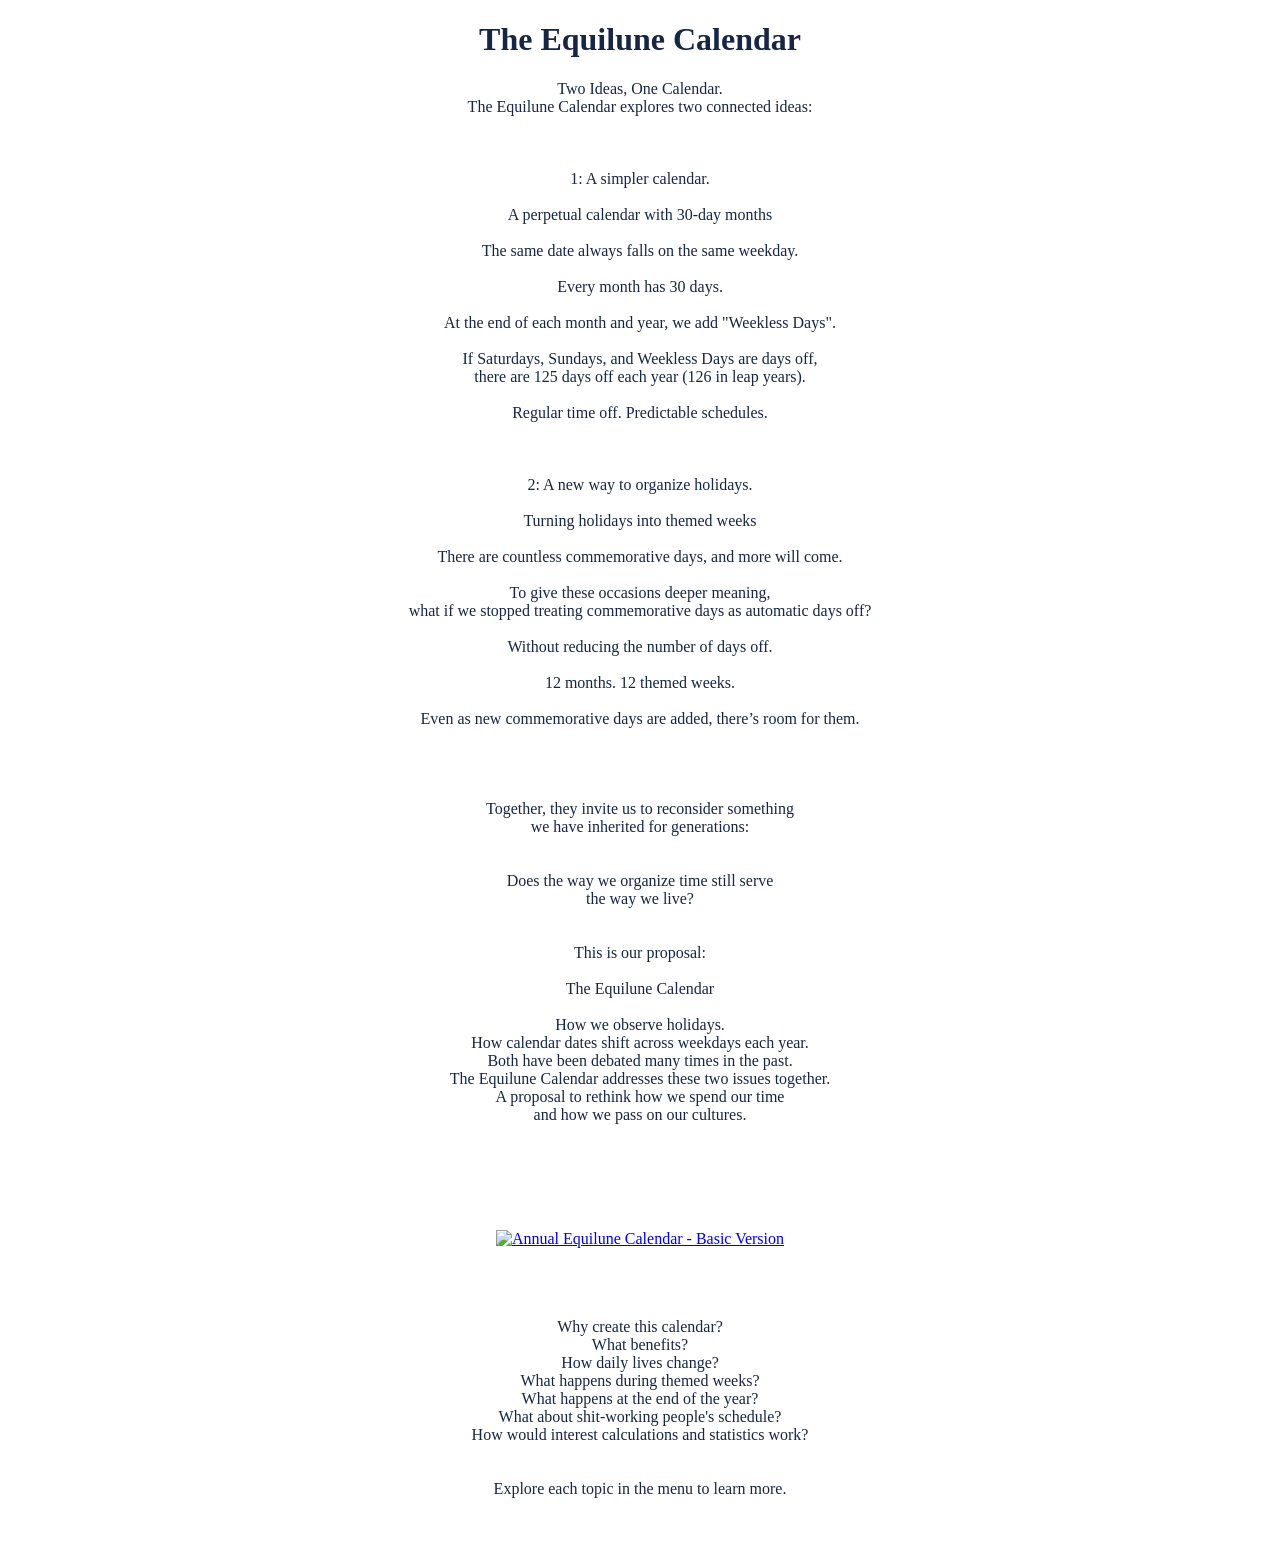
==== index.html @ 1f3854fe "Refactor calendar description for clarity" ====
<!DOCTYPE html>
<html lang="en">

<head>
  <meta charset="UTF-8">
  <meta name="viewport" content="width=device-width, initial-scale=1.0">
  <title>The Equilune Calendar</title>
  <link rel="icon" type="image/png" sizes="32x32" href="/favicon.PNG?v=3">
<link rel="apple-touch-icon" sizes="180x180" href="/apple-touch-icon.PNG?v=3">
<link rel="shortcut icon" href="/favicon.PNG?v=3">
  <link rel="stylesheet" href="style.css">
</head>

<body>
  
  <h1>The Equilune Calendar</h1>
  
<p>Two Ideas, One Calendar.<br>
The Equilune Calendar explores two connected ideas:<br>
  
 <br><br><br>

1:  A simpler calendar.<br><br>
A perpetual calendar with 30-day months  <br><br>
The same date always falls on the same weekday.<br><br>

Every month has 30 days.<br><br>
At the end of each month and year, we add "Weekless Days".<br><br>
If Saturdays, Sundays, and Weekless Days are days off, <br> there are 125 days off each year (126 in leap years).<br><br>
Regular time off. Predictable schedules.<br>

<br><br><br>
2:  A new way to organize holidays.<br><br>
Turning holidays into themed weeks<br><br>

There are countless commemorative days, and more will come.<br><br>
To give these occasions deeper meaning, <br>what if we stopped treating commemorative days as automatic days off?<br><br>
Without reducing the number of days off.<br><br>
12 months. 12 themed weeks.<br><br>
Even as new commemorative days are added, there’s room for them.<br><br>
  
  
<br><br><br>
Together, they invite us to reconsider something <br>we have inherited for generations:<br><br>
<br>
Does the way we organize time still serve <br>the way we live?
<br><br><br>

This is our proposal:<br><br>
The Equilune Calendar<br>
<br>
How we observe holidays.<br>
How calendar dates shift across weekdays each year.<br>
Both have been debated many times in the past.<br>
The Equilune Calendar addresses these two issues together.<br>
A proposal to rethink how we spend our time <br>and how we pass on our cultures.<br>
<br><br>
</p>
<br><br><br>

<a href="https://raw.githubusercontent.com/EquiluneCalendaqr/equilune-website/refs/heads/main/annual-equilune-calendar-basic-v2.PNG"
   target="_blank">

  <img
    src="https://raw.githubusercontent.com/EquiluneCalendaqr/equilune-website/refs/heads/main/annual-equilune-calendar-basic-v2.PNG"
    alt="Annual Equilune Calendar - Basic Version"
  >
</a>
<p>
<br><br><br>
Why create this calendar?<br>
What benefits?<br>
How daily lives change?<br>
What happens during themed weeks?<br>
What happens at the end of the year?<br>
What about shit-working people's schedule?<br>
How would interest calculations and statistics work?<br>
<br><br>
Explore each topic in the menu to learn more.<br>
<br><br><br>
</p>




  </body>
</html>
---- style.css ----
body {
  background-color: white;
  color: #172646;
  text-align: center;
}

img {
  width: 100%;
  max-width: 900px;
  height: auto;
}
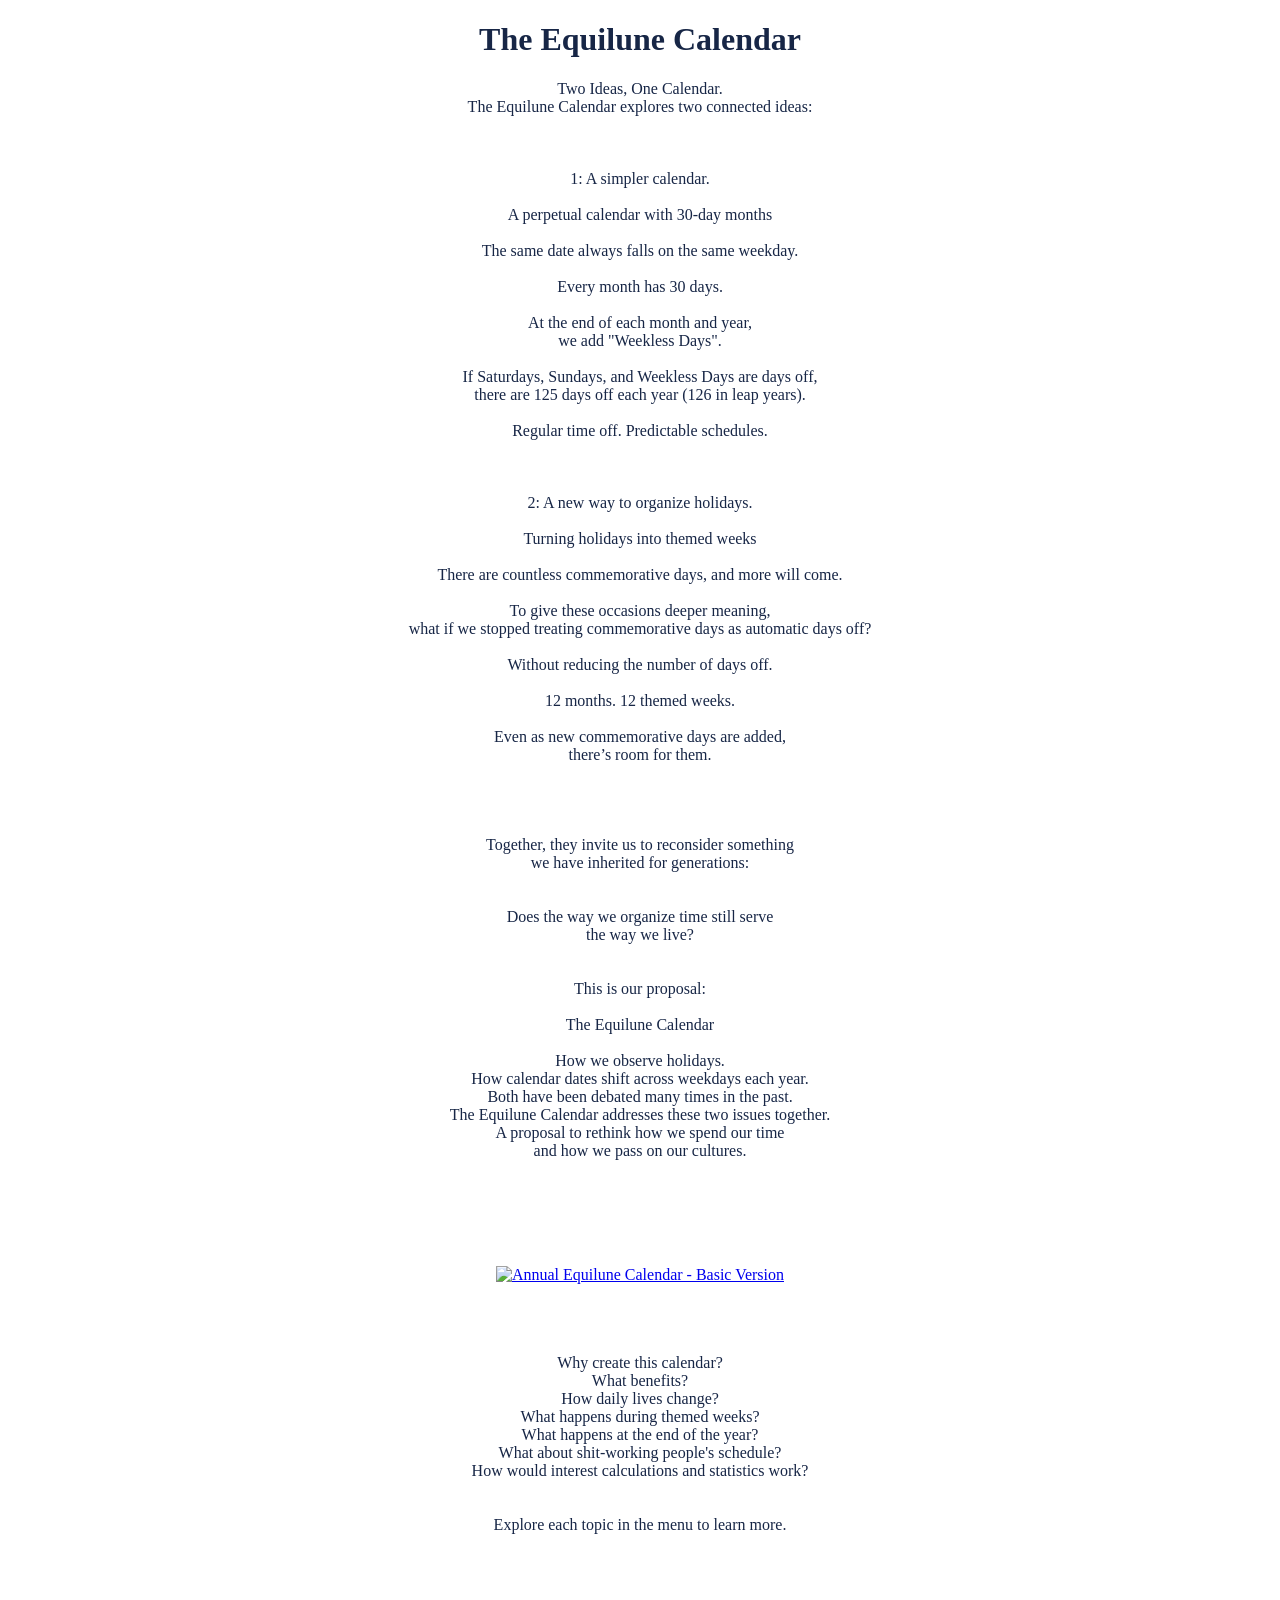
==== commit 3fe67d78: "Update index.html" ====
--- a/index.html
+++ b/index.html
@@ -25,7 +25,7 @@
 The same date always falls on the same weekday.<br><br>
 
 Every month has 30 days.<br><br>
-At the end of each month and year, we add "Weekless Days".<br><br>
+At the end of each month and year, <br>we add "Weekless Days".<br><br>
 If Saturdays, Sundays, and Weekless Days are days off, <br> there are 125 days off each year (126 in leap years).<br><br>
 Regular time off. Predictable schedules.<br>
 
@@ -37,7 +37,7 @@
 To give these occasions deeper meaning, <br>what if we stopped treating commemorative days as automatic days off?<br><br>
 Without reducing the number of days off.<br><br>
 12 months. 12 themed weeks.<br><br>
-Even as new commemorative days are added, there’s room for them.<br><br>
+Even as new commemorative days are added,<br> there’s room for them.<br><br>
   
   
 <br><br><br>
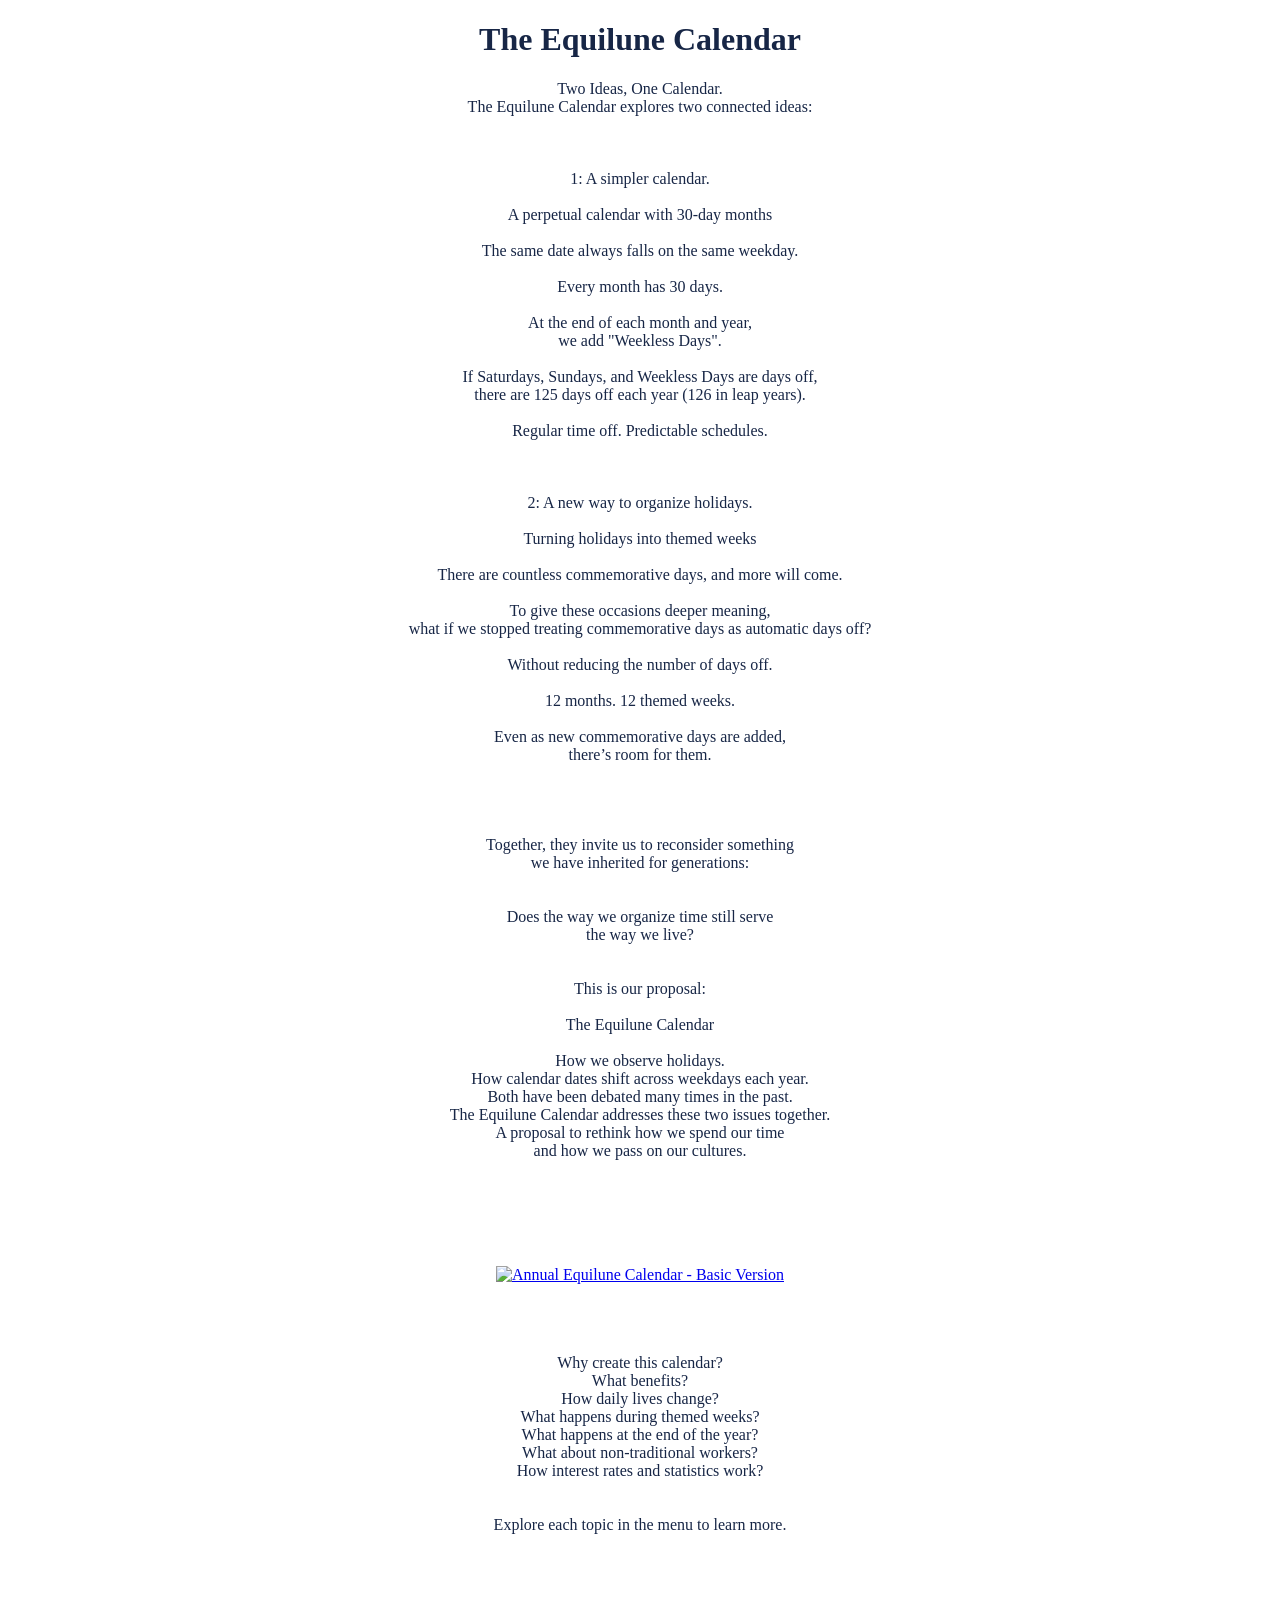
==== commit c7406f4e: "Update questions in index.html for clarity" ====
--- a/index.html
+++ b/index.html
@@ -73,8 +73,8 @@
 How daily lives change?<br>
 What happens during themed weeks?<br>
 What happens at the end of the year?<br>
-What about shit-working people's schedule?<br>
-How would interest calculations and statistics work?<br>
+What about non-traditional workers?<br>
+How interest rates and statistics work?<br>
 <br><br>
 Explore each topic in the menu to learn more.<br>
 <br><br><br>
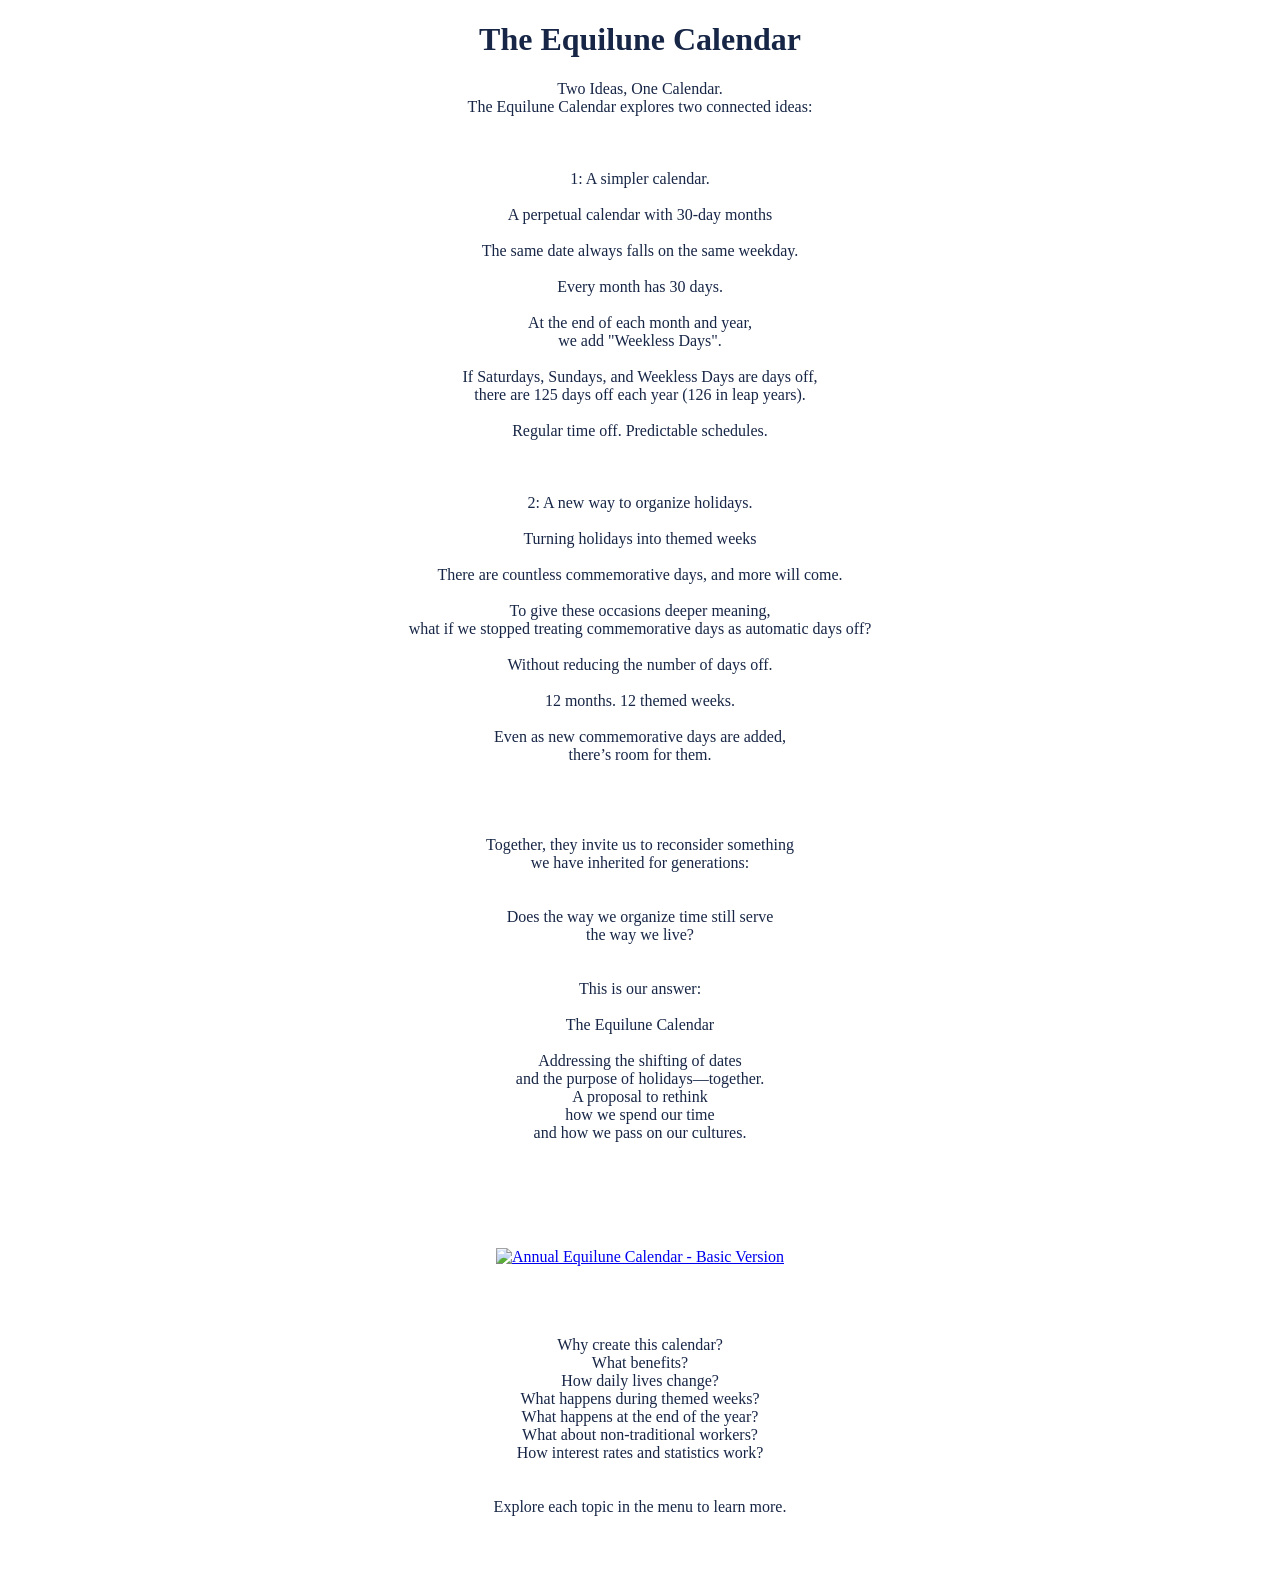
==== commit 6039ee28: "Revise proposal section to clarify Equilune Calendar Updated the proposal section to clarify the pur" ====
--- a/index.html
+++ b/index.html
@@ -46,14 +46,14 @@
 Does the way we organize time still serve <br>the way we live?
 <br><br><br>
 
-This is our proposal:<br><br>
+This is our answer:<br><br>
 The Equilune Calendar<br>
 <br>
-How we observe holidays.<br>
-How calendar dates shift across weekdays each year.<br>
-Both have been debated many times in the past.<br>
-The Equilune Calendar addresses these two issues together.<br>
-A proposal to rethink how we spend our time <br>and how we pass on our cultures.<br>
+Addressing the shifting of dates<br>
+and the purpose of holidays—together.<br>
+A proposal to rethink <br>
+how we spend our time<br>
+and how we pass on our cultures.<br>
 <br><br>
 </p>
 <br><br><br>
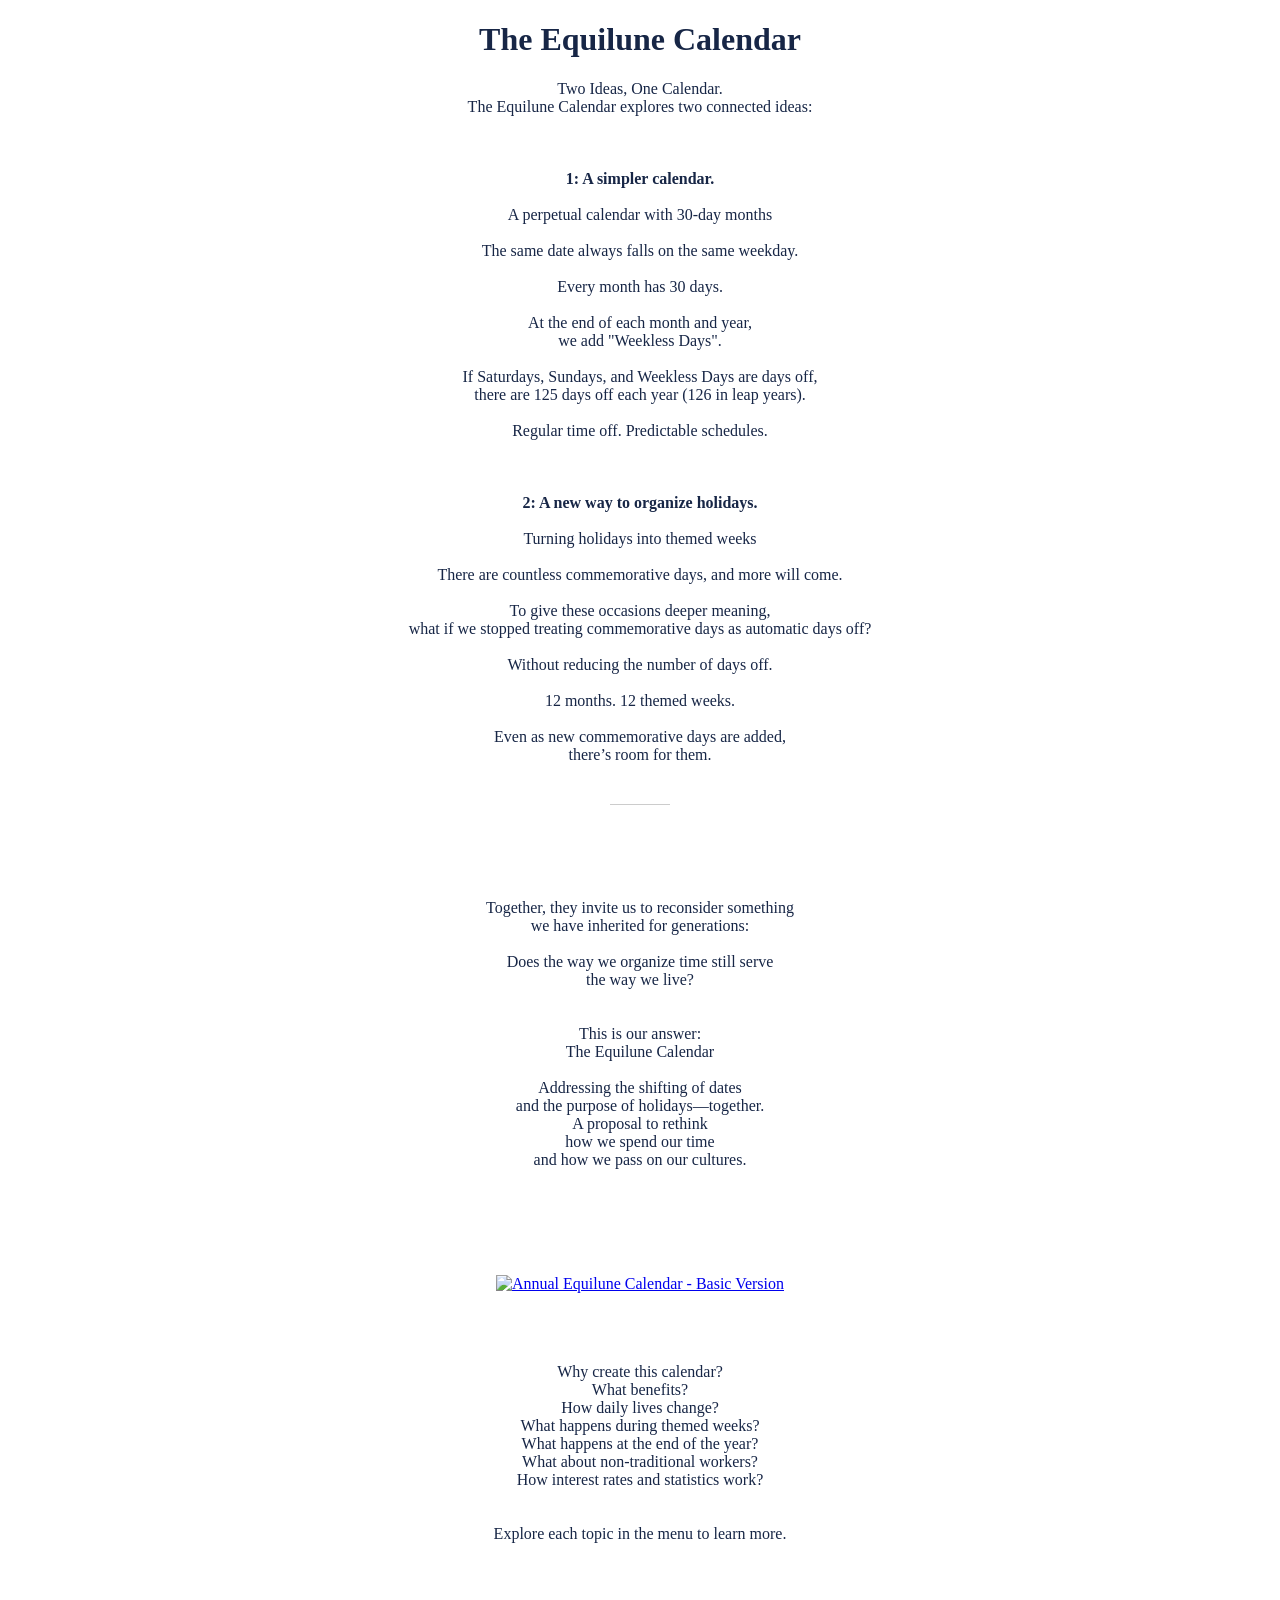
==== commit 9d87dfba: "Bold important points in index.html" ====
--- a/index.html
+++ b/index.html
@@ -20,7 +20,7 @@
   
  <br><br><br>
 
-1:  A simpler calendar.<br><br>
+<b>1:  A simpler calendar.</b><br><br>
 A perpetual calendar with 30-day months  <br><br>
 The same date always falls on the same weekday.<br><br>
 
@@ -30,23 +30,23 @@
 Regular time off. Predictable schedules.<br>
 
 <br><br><br>
-2:  A new way to organize holidays.<br><br>
+<b>2:  A new way to organize holidays.</b><br><br>
 Turning holidays into themed weeks<br><br>
 
 There are countless commemorative days, and more will come.<br><br>
 To give these occasions deeper meaning, <br>what if we stopped treating commemorative days as automatic days off?<br><br>
 Without reducing the number of days off.<br><br>
 12 months. 12 themed weeks.<br><br>
-Even as new commemorative days are added,<br> there’s room for them.<br><br>
+Even as new commemorative days are added,<br> there’s room for them.<br>
   
-  
+<hr style="width: 60px; border: none; border-top: 1px solid #ccc; margin: 40px auto;">
 <br><br><br>
-Together, they invite us to reconsider something <br>we have inherited for generations:<br><br>
+Together, they invite us to reconsider something <br>we have inherited for generations:<br>
 <br>
 Does the way we organize time still serve <br>the way we live?
 <br><br><br>
 
-This is our answer:<br><br>
+This is our answer:<br>
 The Equilune Calendar<br>
 <br>
 Addressing the shifting of dates<br>
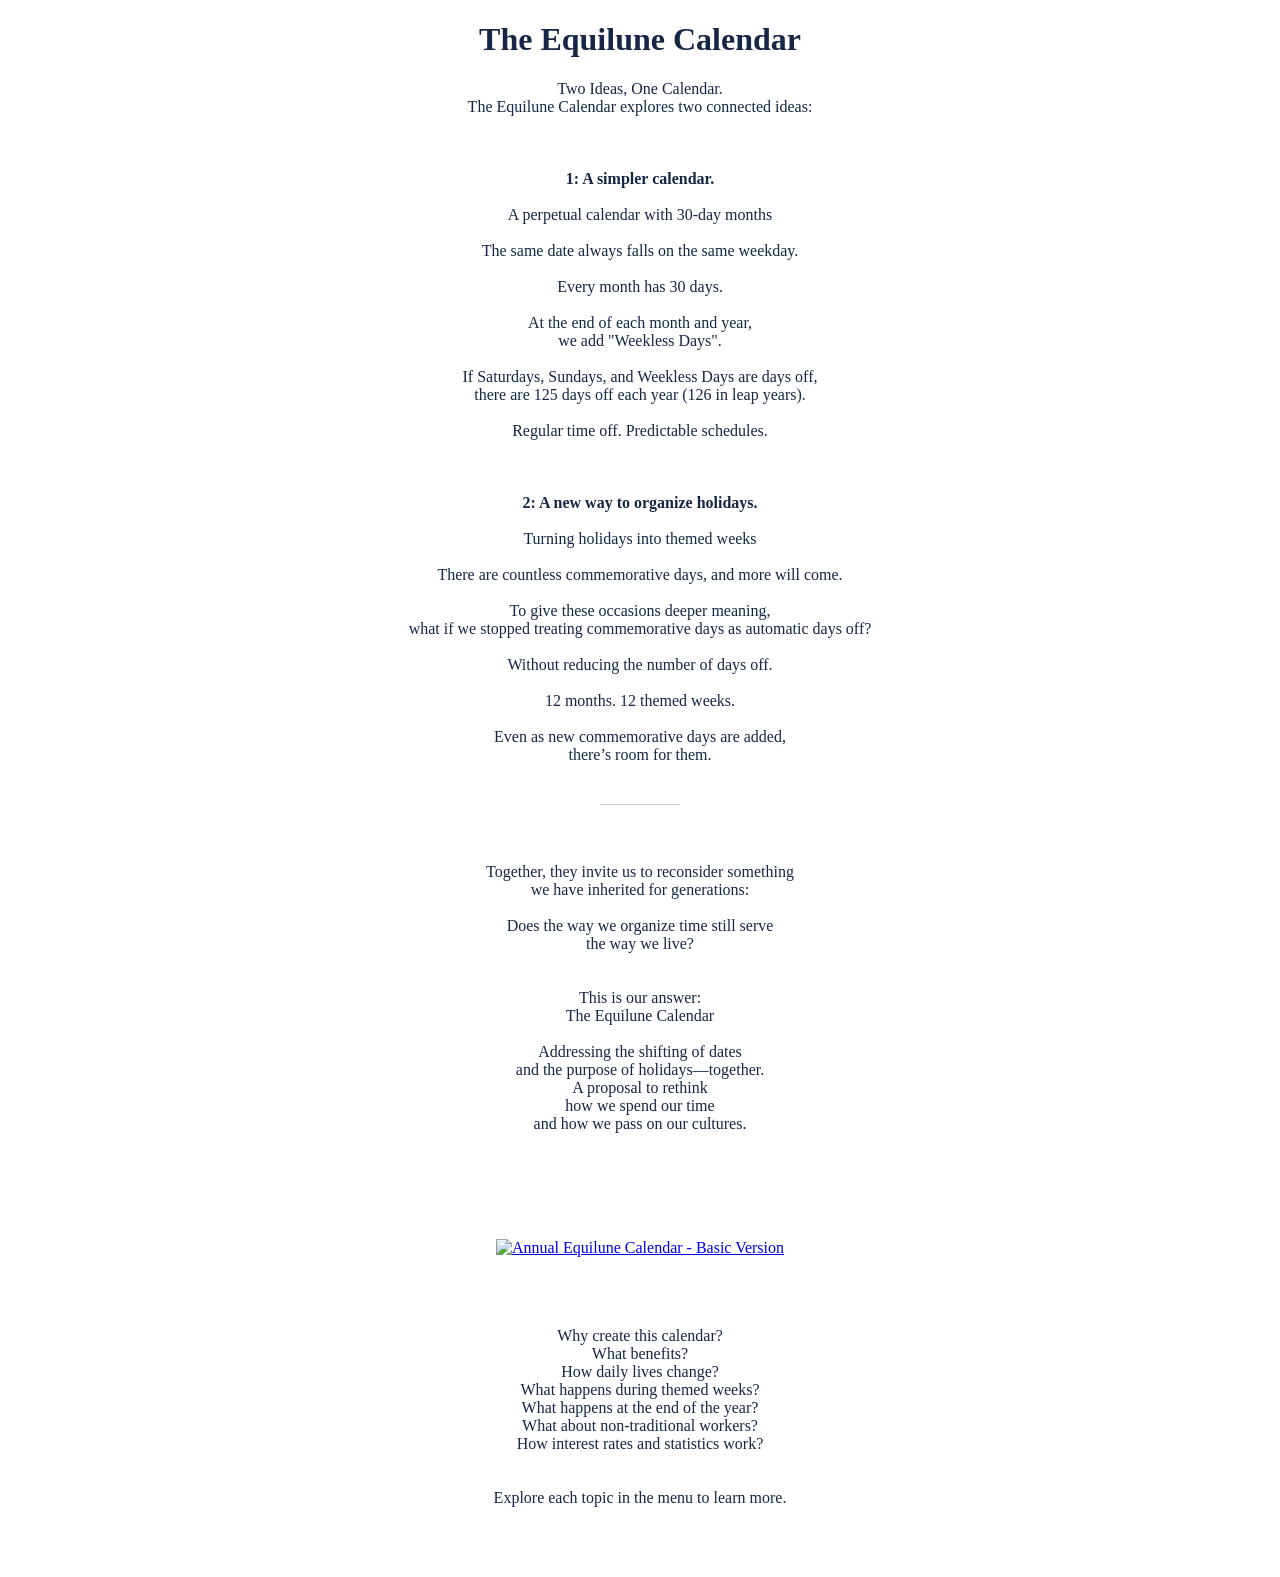
==== commit 586cca72: "adjust" ====
--- a/index.html
+++ b/index.html
@@ -39,8 +39,8 @@
 12 months. 12 themed weeks.<br><br>
 Even as new commemorative days are added,<br> there’s room for them.<br>
   
-<hr style="width: 60px; border: none; border-top: 1px solid #ccc; margin: 40px auto;">
-<br><br><br>
+<hr style="width: 80px; border: none; border-top: 1px solid #ccc; margin: 40px auto;">
+<br>     
 Together, they invite us to reconsider something <br>we have inherited for generations:<br>
 <br>
 Does the way we organize time still serve <br>the way we live?
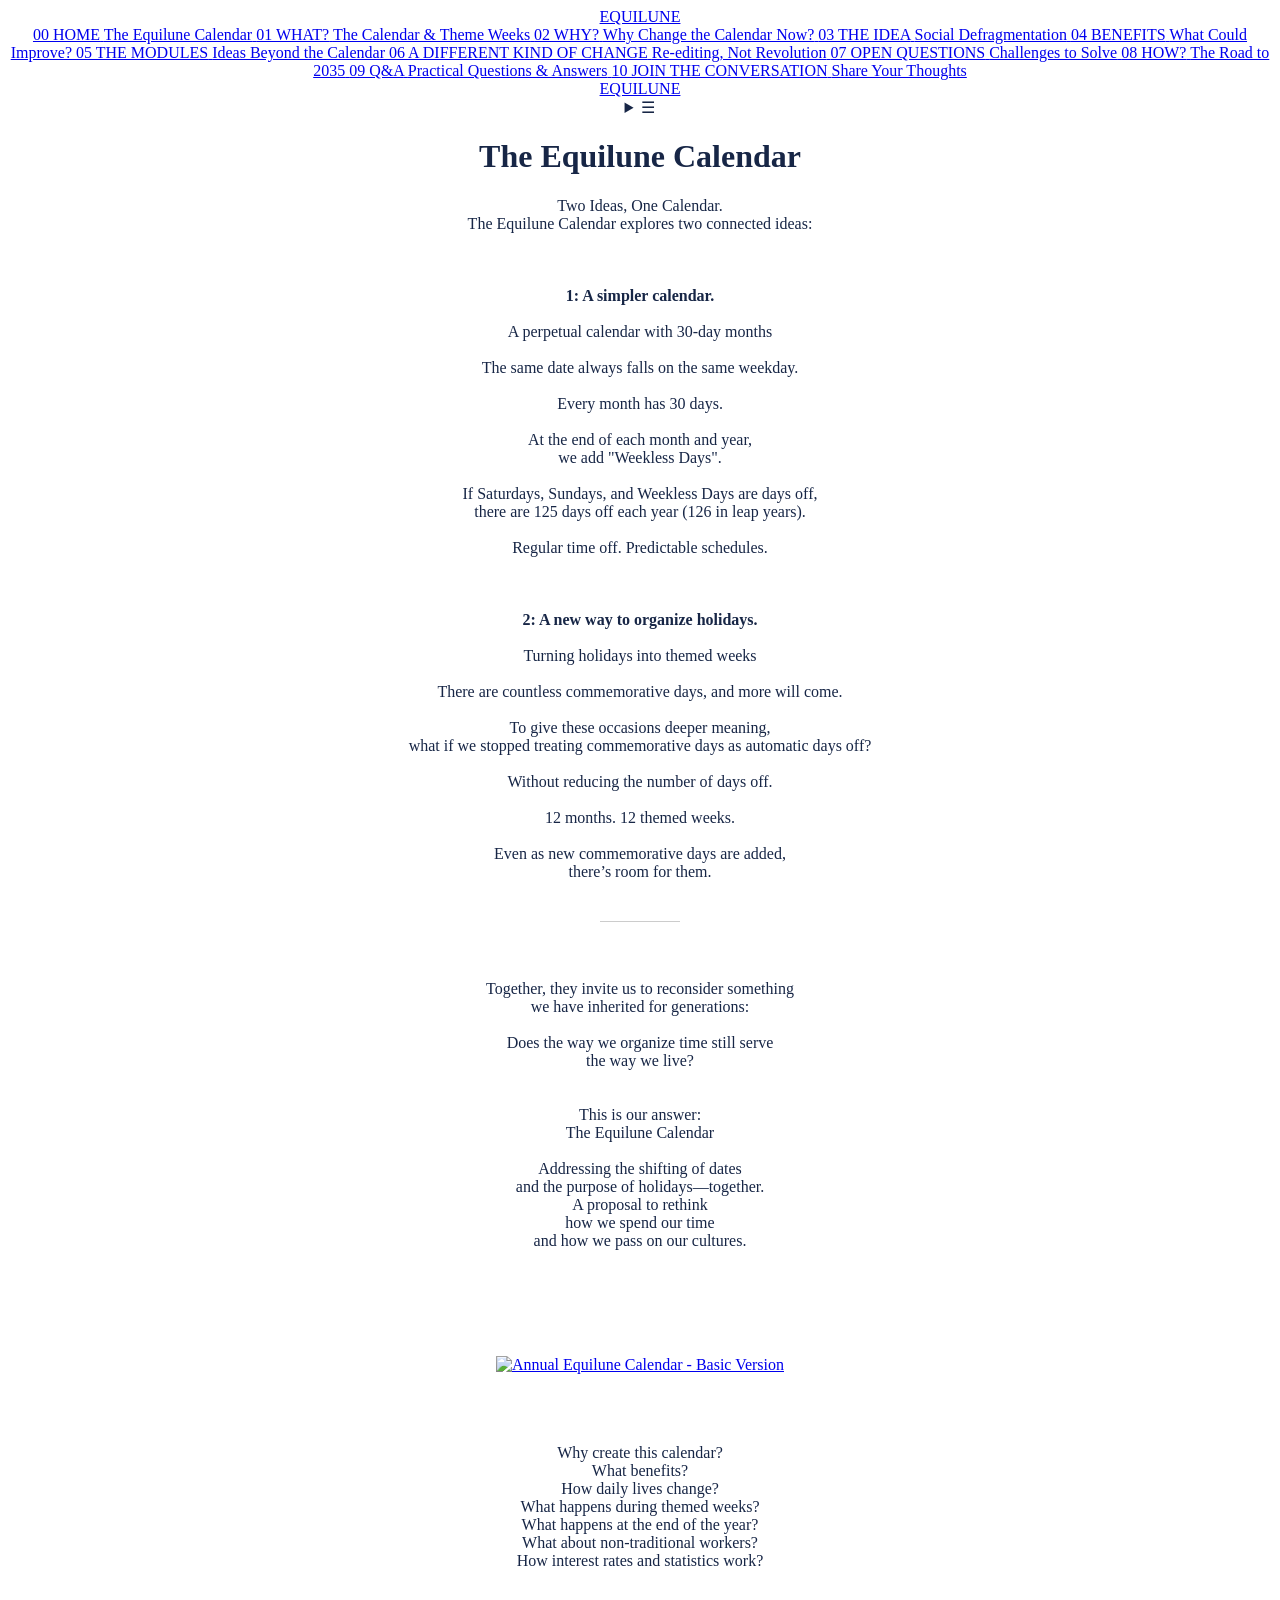
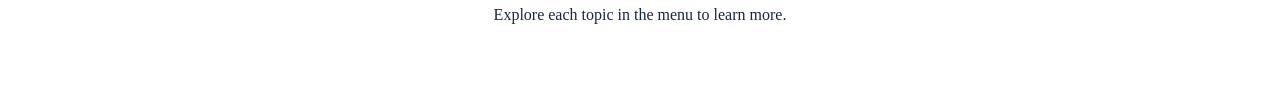
==== commit 1df62715: "Add sidebar and mobile header navigation" ====
--- a/index.html
+++ b/index.html
@@ -12,6 +12,139 @@
 </head>
 
 <body>
+
+<div class="site-layout">
+
+  <!-- PC用サイドメニュー -->
+  <aside class="sidebar">
+    <a href="index.html" class="site-logo">EQUILUNE</a>
+
+    <nav class="site-nav" aria-label="Main navigation">
+      <a href="index.html">
+        <span class="nav-title">00 HOME</span>
+        <span class="nav-subtitle">The Equilune Calendar</span>
+      </a>
+
+      <a href="what.html">
+        <span class="nav-title">01 WHAT?</span>
+        <span class="nav-subtitle">The Calendar &amp; Theme Weeks</span>
+      </a>
+
+      <a href="why.html">
+        <span class="nav-title">02 WHY?</span>
+        <span class="nav-subtitle">Why Change the Calendar Now?</span>
+      </a>
+
+      <a href="idea.html">
+        <span class="nav-title">03 THE IDEA</span>
+        <span class="nav-subtitle">Social Defragmentation</span>
+      </a>
+
+      <a href="benefits.html">
+        <span class="nav-title">04 BENEFITS</span>
+        <span class="nav-subtitle">What Could Improve?</span>
+      </a>
+
+      <a href="modules.html">
+        <span class="nav-title">05 THE MODULES</span>
+        <span class="nav-subtitle">Ideas Beyond the Calendar</span>
+      </a>
+
+      <a href="change.html">
+        <span class="nav-title">06 A DIFFERENT KIND OF CHANGE</span>
+        <span class="nav-subtitle">Re-editing, Not Revolution</span>
+      </a>
+
+      <a href="questions.html">
+        <span class="nav-title">07 OPEN QUESTIONS</span>
+        <span class="nav-subtitle">Challenges to Solve</span>
+      </a>
+
+      <a href="how.html">
+        <span class="nav-title">08 HOW?</span>
+        <span class="nav-subtitle">The Road to 2035</span>
+      </a>
+
+      <a href="qa.html">
+        <span class="nav-title">09 Q&amp;A</span>
+        <span class="nav-subtitle">Practical Questions &amp; Answers</span>
+      </a>
+
+      <a href="join.html">
+        <span class="nav-title">10 JOIN THE CONVERSATION</span>
+        <span class="nav-subtitle">Share Your Thoughts</span>
+      </a>
+    </nav>
+  </aside>
+
+  <!-- スマホ用ヘッダー -->
+  <header class="mobile-header">
+    <a href="index.html" class="site-logo">EQUILUNE</a>
+
+    <details class="mobile-menu">
+      <summary aria-label="Open navigation menu">☰</summary>
+
+      <nav class="site-nav" aria-label="Mobile navigation">
+        <a href="index.html">
+          <span class="nav-title">00 HOME</span>
+          <span class="nav-subtitle">The Equilune Calendar</span>
+        </a>
+
+        <a href="what.html">
+          <span class="nav-title">01 WHAT?</span>
+          <span class="nav-subtitle">The Calendar &amp; Theme Weeks</span>
+        </a>
+
+        <a href="why.html">
+          <span class="nav-title">02 WHY?</span>
+          <span class="nav-subtitle">Why Change the Calendar Now?</span>
+        </a>
+
+        <a href="idea.html">
+          <span class="nav-title">03 THE IDEA</span>
+          <span class="nav-subtitle">Social Defragmentation</span>
+        </a>
+
+        <a href="benefits.html">
+          <span class="nav-title">04 BENEFITS</span>
+          <span class="nav-subtitle">What Could Improve?</span>
+        </a>
+
+        <a href="modules.html">
+          <span class="nav-title">05 THE MODULES</span>
+          <span class="nav-subtitle">Ideas Beyond the Calendar</span>
+        </a>
+
+        <a href="change.html">
+          <span class="nav-title">06 A DIFFERENT KIND OF CHANGE</span>
+          <span class="nav-subtitle">Re-editing, Not Revolution</span>
+        </a>
+
+        <a href="questions.html">
+          <span class="nav-title">07 OPEN QUESTIONS</span>
+          <span class="nav-subtitle">Challenges to Solve</span>
+        </a>
+
+        <a href="how.html">
+          <span class="nav-title">08 HOW?</span>
+          <span class="nav-subtitle">The Road to 2035</span>
+        </a>
+
+        <a href="qa.html">
+          <span class="nav-title">09 Q&amp;A</span>
+          <span class="nav-subtitle">Practical Questions &amp; Answers</span>
+        </a>
+
+        <a href="join.html">
+          <span class="nav-title">10 JOIN THE CONVERSATION</span>
+          <span class="nav-subtitle">Share Your Thoughts</span>
+        </a>
+      </nav>
+    </details>
+  </header>
+
+  <!-- メインコンテンツ -->
+  <main class="main-content">
   
   <h1>The Equilune Calendar</h1>
   
@@ -80,8 +213,8 @@
 <br><br><br>
 </p>
 
-
-
-
-  </body>
+</main>
+</div>
+
+</body>
 </html>
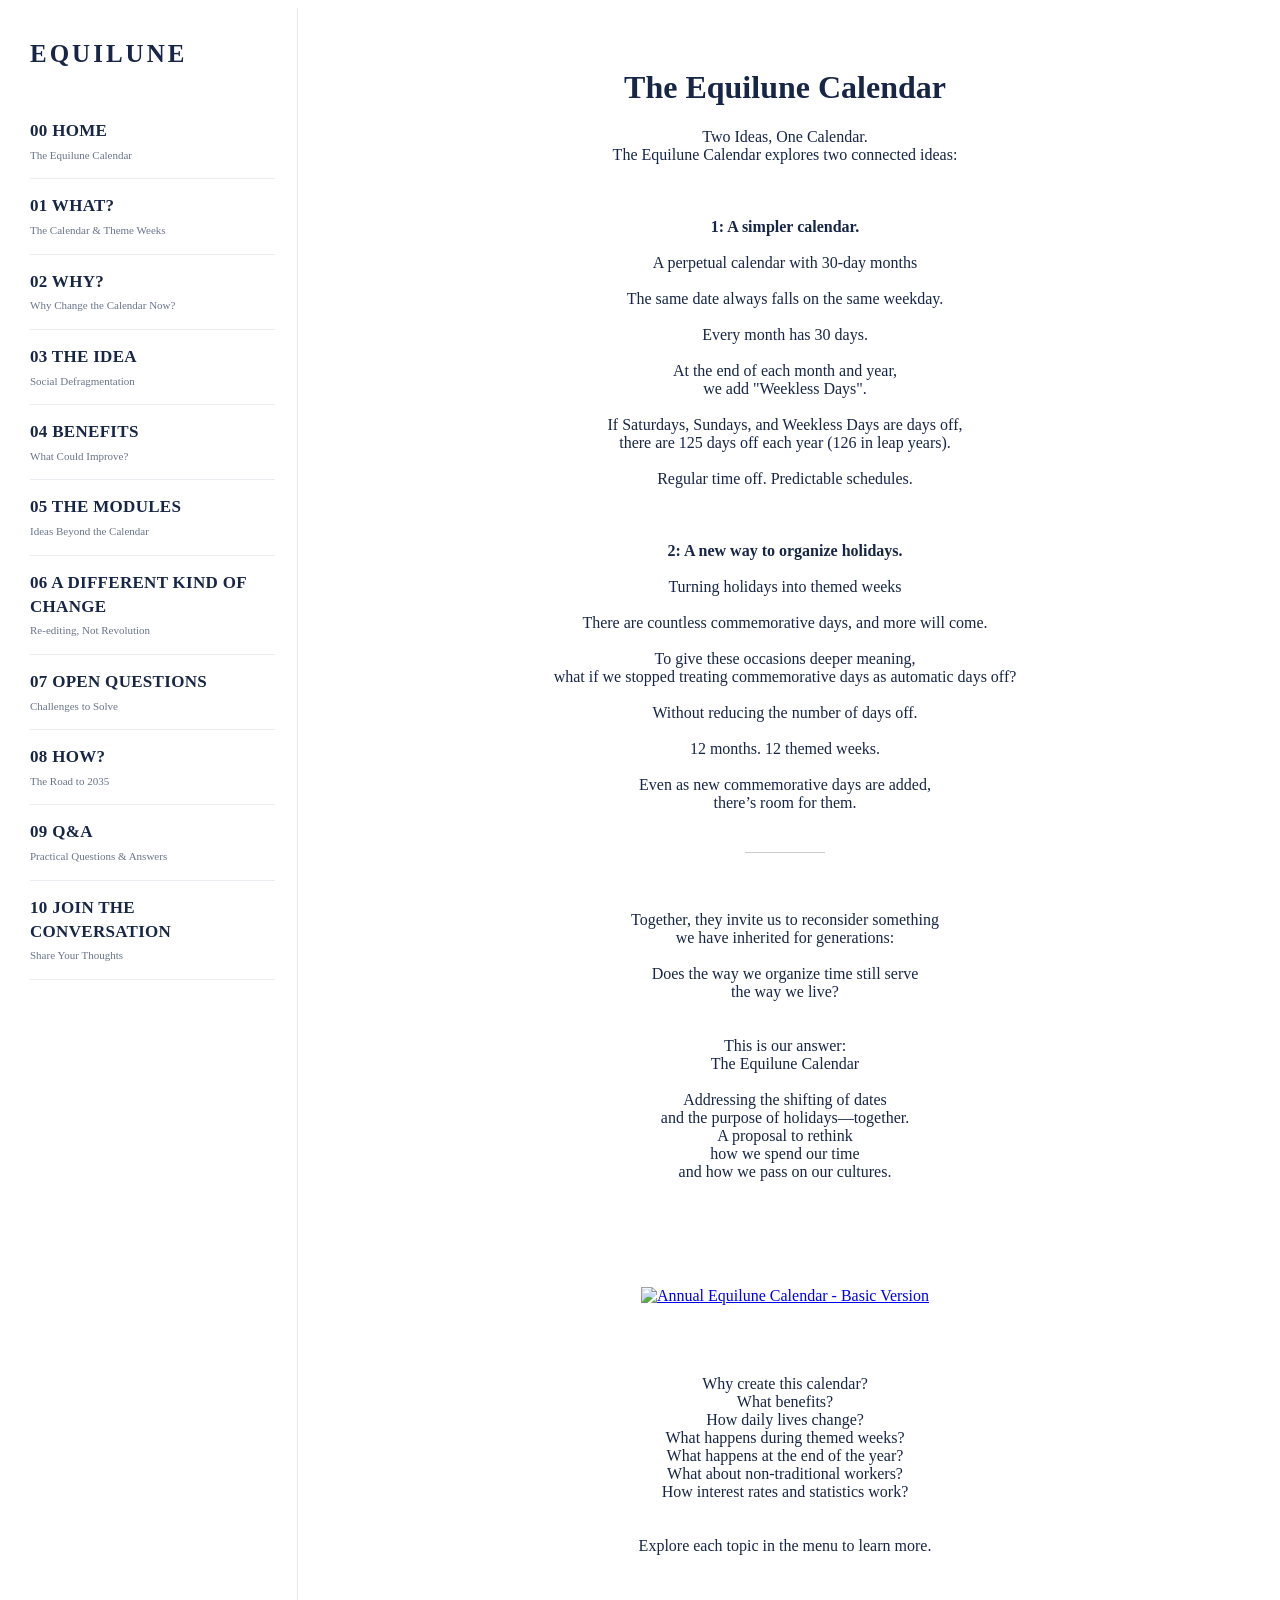
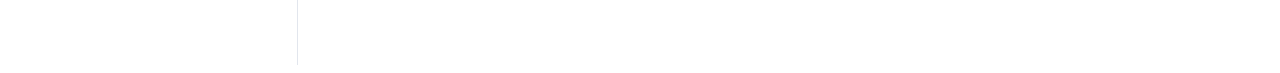
==== commit 64d982ee: "Rename HTML files for navigation links" ====
--- a/index.html
+++ b/index.html
@@ -25,52 +25,52 @@
         <span class="nav-subtitle">The Equilune Calendar</span>
       </a>
 
-      <a href="what.html">
+      <a href="01what.html">
         <span class="nav-title">01 WHAT?</span>
         <span class="nav-subtitle">The Calendar &amp; Theme Weeks</span>
       </a>
 
-      <a href="why.html">
+      <a href="02why.html">
         <span class="nav-title">02 WHY?</span>
         <span class="nav-subtitle">Why Change the Calendar Now?</span>
       </a>
 
-      <a href="idea.html">
+      <a href="03the-idea.html">
         <span class="nav-title">03 THE IDEA</span>
         <span class="nav-subtitle">Social Defragmentation</span>
       </a>
 
-      <a href="benefits.html">
+      <a href="04benefits.html">
         <span class="nav-title">04 BENEFITS</span>
         <span class="nav-subtitle">What Could Improve?</span>
       </a>
 
-      <a href="modules.html">
+      <a href="05modules.html">
         <span class="nav-title">05 THE MODULES</span>
         <span class="nav-subtitle">Ideas Beyond the Calendar</span>
       </a>
 
-      <a href="change.html">
+      <a href="06change.html">
         <span class="nav-title">06 A DIFFERENT KIND OF CHANGE</span>
         <span class="nav-subtitle">Re-editing, Not Revolution</span>
       </a>
 
-      <a href="questions.html">
+      <a href="07questions.html">
         <span class="nav-title">07 OPEN QUESTIONS</span>
         <span class="nav-subtitle">Challenges to Solve</span>
       </a>
 
-      <a href="how.html">
+      <a href="08how.html">
         <span class="nav-title">08 HOW?</span>
         <span class="nav-subtitle">The Road to 2035</span>
       </a>
 
-      <a href="qa.html">
+      <a href="09qa.html">
         <span class="nav-title">09 Q&amp;A</span>
         <span class="nav-subtitle">Practical Questions &amp; Answers</span>
       </a>
 
-      <a href="join.html">
+      <a href="10join.html">
         <span class="nav-title">10 JOIN THE CONVERSATION</span>
         <span class="nav-subtitle">Share Your Thoughts</span>
       </a>
@@ -90,52 +90,52 @@
           <span class="nav-subtitle">The Equilune Calendar</span>
         </a>
 
-        <a href="what.html">
+        <a href="01what.html">
           <span class="nav-title">01 WHAT?</span>
           <span class="nav-subtitle">The Calendar &amp; Theme Weeks</span>
         </a>
 
-        <a href="why.html">
+        <a href="02why.html">
           <span class="nav-title">02 WHY?</span>
           <span class="nav-subtitle">Why Change the Calendar Now?</span>
         </a>
 
-        <a href="idea.html">
+        <a href="03the-idea.html">
           <span class="nav-title">03 THE IDEA</span>
           <span class="nav-subtitle">Social Defragmentation</span>
         </a>
 
-        <a href="benefits.html">
+        <a href="04benefits.html">
           <span class="nav-title">04 BENEFITS</span>
           <span class="nav-subtitle">What Could Improve?</span>
         </a>
 
-        <a href="modules.html">
+        <a href="05modules.html">
           <span class="nav-title">05 THE MODULES</span>
           <span class="nav-subtitle">Ideas Beyond the Calendar</span>
         </a>
 
-        <a href="change.html">
+        <a href="06change.html">
           <span class="nav-title">06 A DIFFERENT KIND OF CHANGE</span>
           <span class="nav-subtitle">Re-editing, Not Revolution</span>
         </a>
 
-        <a href="questions.html">
+        <a href="07questions.html">
           <span class="nav-title">07 OPEN QUESTIONS</span>
           <span class="nav-subtitle">Challenges to Solve</span>
         </a>
 
-        <a href="how.html">
+        <a href="08how.html">
           <span class="nav-title">08 HOW?</span>
           <span class="nav-subtitle">The Road to 2035</span>
         </a>
 
-        <a href="qa.html">
+        <a href="09qa.html">
           <span class="nav-title">09 Q&amp;A</span>
           <span class="nav-subtitle">Practical Questions &amp; Answers</span>
         </a>
 
-        <a href="join.html">
+        <a href="10join.html">
           <span class="nav-title">10 JOIN THE CONVERSATION</span>
           <span class="nav-subtitle">Share Your Thoughts</span>
         </a>
--- a/style.css
+++ b/style.css
@@ -9,3 +9,253 @@
   max-width: 900px;
   height: auto;
 }
+/* =========================
+   EQUILUNE SITE NAVIGATION
+   ========================= */
+
+/* 全体のレイアウト */
+.site-layout {
+  display: flex;
+  min-height: 100vh;
+}
+
+/* PC用サイドバー */
+.sidebar {
+  width: 290px;
+  flex-shrink: 0;
+  box-sizing: border-box;
+  padding: 32px 22px;
+  border-right: 1px solid #e2e6ed;
+  background: #ffffff;
+  text-align: left;
+}
+
+/* サイトロゴ */
+.site-logo {
+  display: block;
+  color: #172646;
+  font-family: Georgia, serif;
+  font-size: 25px;
+  letter-spacing: 3px;
+  font-weight: bold;
+  text-decoration: none;
+  margin-bottom: 36px;
+}
+
+/* メニュー全体 */
+.site-nav {
+  display: flex;
+  flex-direction: column;
+}
+
+/* 各メニュー項目 */
+.site-nav a {
+  display: block;
+  padding: 15px 0;
+  border-bottom: 1px solid #e9ecf1;
+  text-decoration: none;
+  color: #172646;
+}
+
+/* 大きなメニュー名 */
+.nav-title {
+  display: block;
+  font-family: Georgia, serif;
+  font-size: 17px;
+  font-weight: bold;
+  line-height: 1.4;
+  letter-spacing: 0.3px;
+}
+
+/* 小さなサブタイトル */
+.nav-subtitle {
+  display: block;
+  margin-top: 4px;
+  font-size: 11px;
+  line-height: 1.5;
+  color: #68748a;
+}
+
+/* マウスを乗せたとき */
+.site-nav a:hover {
+  color: #637da5;
+}
+
+/* 本文 */
+.main-content {
+  flex: 1;
+  min-width: 0;
+  box-sizing: border-box;
+  padding: 40px 24px;
+  text-align: center;
+}
+
+/* PCではスマホ用ヘッダーを隠す */
+.mobile-header {
+  display: none;
+}
+
+/* =========================
+   MOBILE
+   ========================= */
+
+@media (max-width: 768px) {
+
+  .site-layout {
+    display: block;
+  }
+
+  /* PC用サイドバーを隠す */
+  .sidebar {
+    display: none;
+  }
+
+  /* スマホ用ヘッダー */
+  .mobile-header {
+    display: flex;
+    align-items: center;
+    justify-content: space-between;
+    padding: 18px 22px;
+    border-bottom: 1px solid #e2e6ed;
+    position: relative;
+    background: white;
+    text-align: left;
+  }
+
+  .mobile-header .site-logo {
+    margin: 0;
+    font-size: 21px;
+  }
+
+  /* ハンバーガーメニュー */
+  .mobile-menu summary {
+    list-style: none;
+    cursor: pointer;
+    font-size: 28px;
+    color: #172646;
+  }
+
+  .mobile-menu summary::-webkit-details-marker {
+    display: none;
+  }
+
+  /* 開いたメニュー */
+  .mobile-menu nav {
+    position: absolute;
+    top: 100%;
+    left: 0;
+    right: 0;
+    z-index: 100;
+    background: white;
+    padding: 12px 25px 30px;
+    border-bottom: 1px solid #e2e6ed;
+    box-shadow: 0 8px 15px rgba(0, 0, 0, 0.06);
+    max-height: 75vh;
+    overflow-y: auto;
+  }
+
+  .mobile-menu .nav-title {
+    font-size: 19px;
+  }
+
+  .mobile-menu .nav-subtitle {
+    font-size: 12px;
+  }
+
+  /* 本文 */
+  .main-content {
+    padding: 28px 16px;
+  }
+}
+
+/* =========================
+   EQUILUNE ARTICLE PAGES
+   ========================= */
+
+.equilune-article {
+  max-width: 760px;
+  margin: 0 auto;
+  color: #172646;
+}
+
+.equilune-article h1 {
+  font-family: Georgia, serif;
+  font-size: 36px;
+  margin-bottom: 12px;
+  text-align: center;
+}
+
+.equilune-article .page-subtitle {
+  font-family: Georgia, serif;
+  font-size: 22px;
+  font-weight: normal;
+  text-align: center;
+  margin-bottom: 100px;
+  color: #68748a;
+}
+
+.article-body {
+  text-align: left;
+  font-size: 16px;
+  line-height: 1.9;
+}
+
+.article-body p {
+  margin: 0 0 22px;
+}
+
+.article-body h2 {
+  font-family: Georgia, serif;
+  font-size: 28px;
+  margin: 55px 0 25px;
+}
+
+.article-body h3 {
+  font-family: Georgia, serif;
+  font-size: 22px;
+  margin: 45px 0 20px;
+}
+
+.article-body ul {
+  padding-left: 25px;
+  margin-bottom: 25px;
+}
+
+.article-body li {
+  margin-bottom: 10px;
+}
+
+.article-body a {
+  color: #365a8c;
+  text-decoration: underline;
+}
+
+.article-body hr {
+  border: none;
+  border-top: 1px solid #d9dfe8;
+  margin: 75px 0;
+}
+
+@media (max-width: 768px) {
+  .equilune-article h1 {
+    font-size: 30px;
+  }
+
+  .equilune-article .page-subtitle {
+    font-size: 19px;
+    margin-bottom: 75px;
+  }
+
+  .article-body {
+    font-size: 15px;
+    line-height: 1.85;
+  }
+
+  .article-body h2 {
+    font-size: 25px;
+  }
+
+  .article-body h3 {
+    font-size: 21px;
+  }
+}
